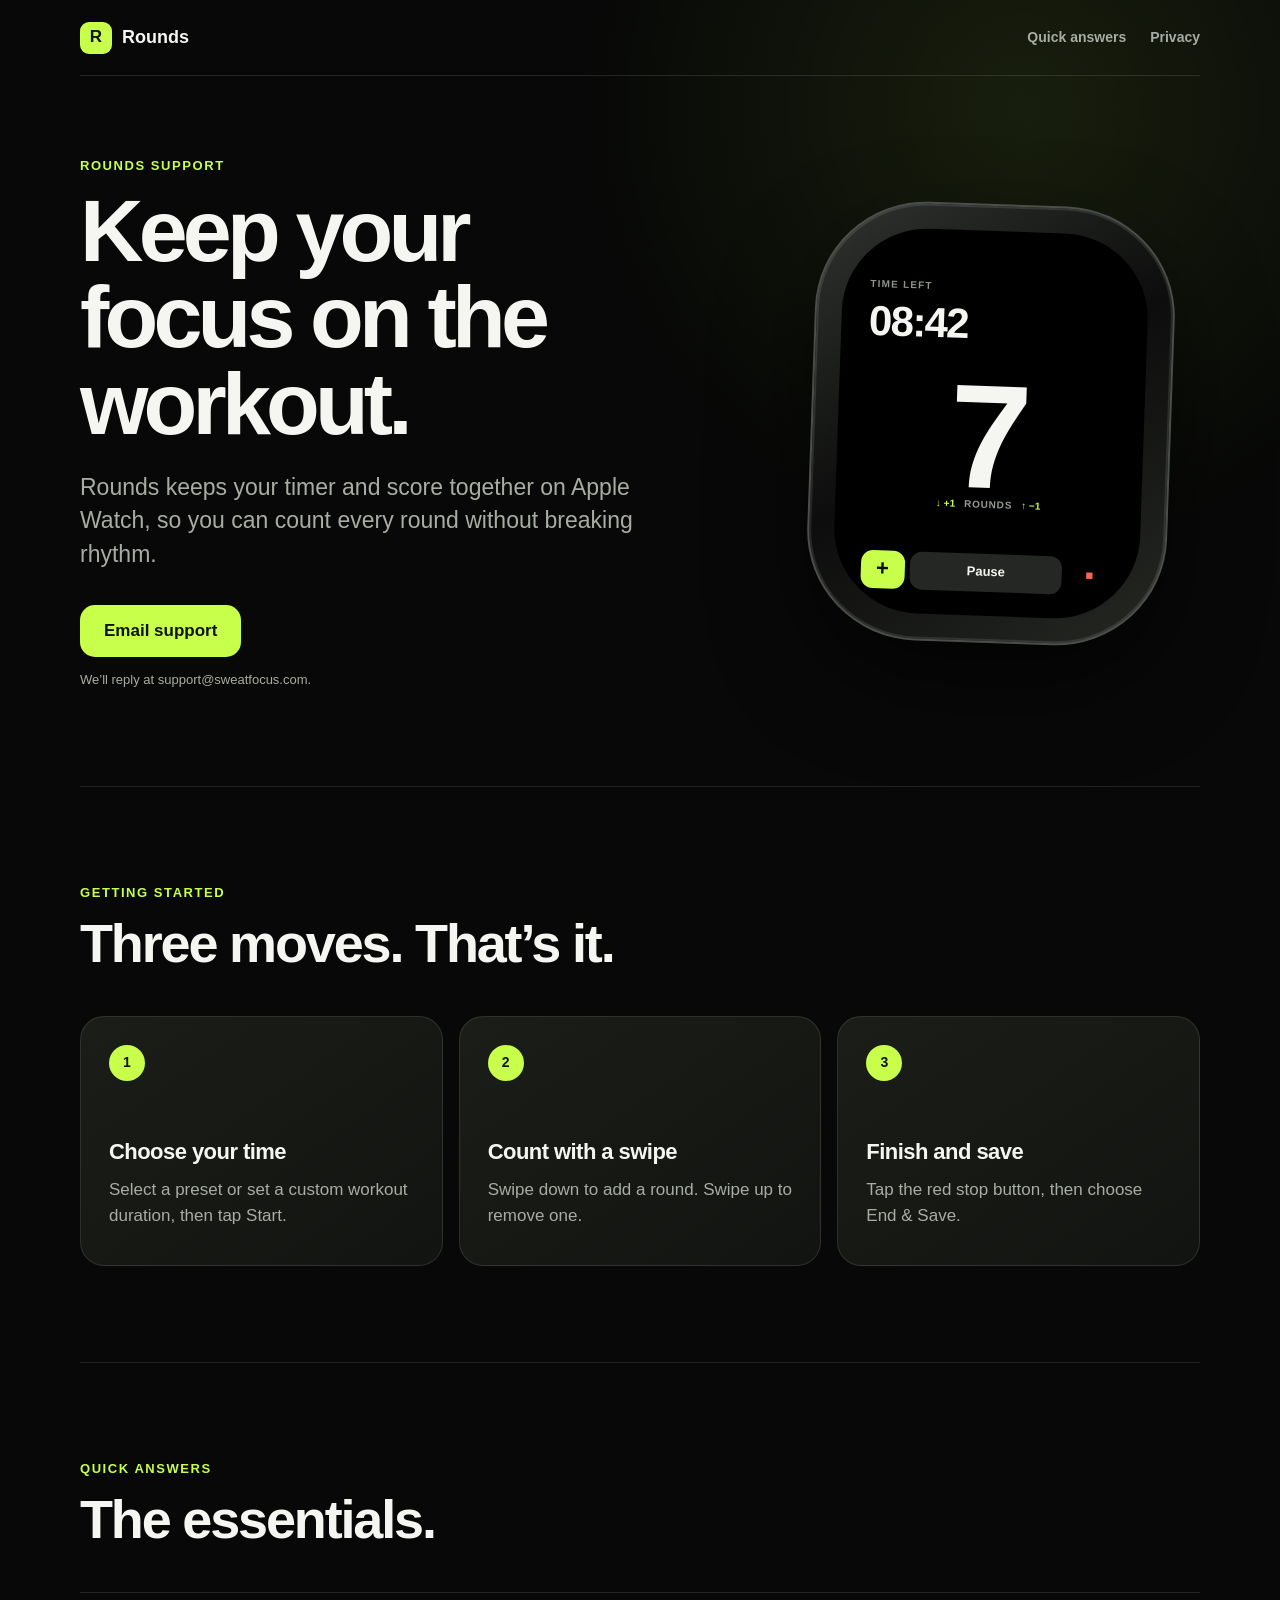
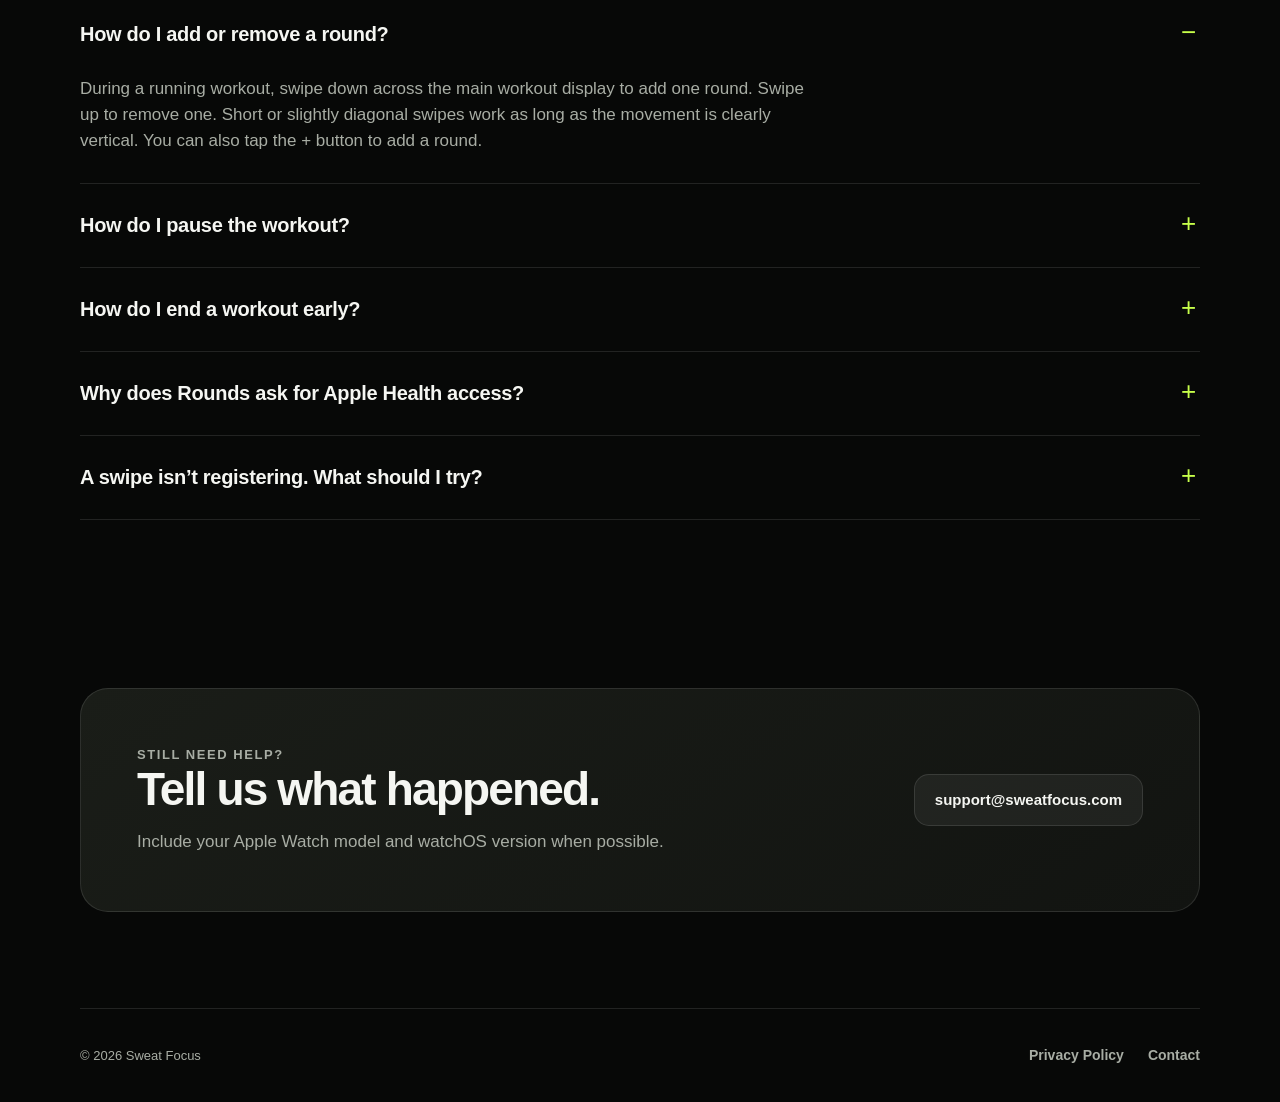
==== index.html @ 95f67c0b "Create Rounds support and privacy site" ====
<!doctype html>
<html lang="en">
  <head>
    <meta charset="utf-8">
    <meta name="viewport" content="width=device-width, initial-scale=1">
    <meta name="theme-color" content="#070807">
    <meta name="description" content="Support and quick answers for Rounds, the simple AMRAP round tracker for Apple Watch.">
    <title>Rounds Support</title>
    <link rel="stylesheet" href="styles.css">
  </head>
  <body>
    <header class="site-header">
      <a class="brand" href="index.html" aria-label="Rounds support home">
        <span class="brand-mark" aria-hidden="true">R</span>
        <span>Rounds</span>
      </a>
      <nav aria-label="Support navigation">
        <a href="#answers">Quick answers</a>
        <a href="privacy.html">Privacy</a>
      </nav>
    </header>

    <main>
      <section class="hero">
        <div class="hero-copy">
          <p class="eyebrow">Rounds Support</p>
          <h1>Keep your focus on the workout.</h1>
          <p class="lede">
            Rounds keeps your timer and score together on Apple Watch, so you can
            count every round without breaking rhythm.
          </p>
          <a class="primary-button" href="mailto:support@sweatfocus.com?subject=Rounds%20Support">
            Email support
          </a>
          <p class="response-note">We’ll reply at support@sweatfocus.com.</p>
        </div>

        <div class="watch-preview" aria-label="Rounds workout display showing 7 rounds and 8 minutes 42 seconds remaining">
          <div class="watch-screen">
            <div class="time-label">TIME LEFT</div>
            <div class="time">08:42</div>
            <div class="round-count">7</div>
            <div class="round-label"><span>↓ +1</span> ROUNDS <span>↑ −1</span></div>
            <div class="watch-controls" aria-hidden="true">
              <span class="add-control">+</span>
              <span class="pause-control">Pause</span>
              <span class="end-control">■</span>
            </div>
          </div>
        </div>
      </section>

      <section class="steps" aria-labelledby="start-title">
        <div class="section-heading">
          <p class="eyebrow">Getting started</p>
          <h2 id="start-title">Three moves. That’s it.</h2>
        </div>
        <div class="step-grid">
          <article class="step-card">
            <span class="step-number">1</span>
            <h3>Choose your time</h3>
            <p>Select a preset or set a custom workout duration, then tap Start.</p>
          </article>
          <article class="step-card">
            <span class="step-number">2</span>
            <h3>Count with a swipe</h3>
            <p>Swipe down to add a round. Swipe up to remove one.</p>
          </article>
          <article class="step-card">
            <span class="step-number">3</span>
            <h3>Finish and save</h3>
            <p>Tap the red stop button, then choose End &amp; Save.</p>
          </article>
        </div>
      </section>

      <section class="answers" id="answers" aria-labelledby="answers-title">
        <div class="section-heading">
          <p class="eyebrow">Quick answers</p>
          <h2 id="answers-title">The essentials.</h2>
        </div>

        <div class="answer-list">
          <details open>
            <summary>How do I add or remove a round?</summary>
            <p>
              During a running workout, swipe down across the main workout display
              to add one round. Swipe up to remove one. Short or slightly diagonal
              swipes work as long as the movement is clearly vertical. You can also
              tap the + button to add a round.
            </p>
          </details>
          <details>
            <summary>How do I pause the workout?</summary>
            <p>
              Tap Pause at the bottom of the workout screen. The timer and round
              counting stop until you tap Resume.
            </p>
          </details>
          <details>
            <summary>How do I end a workout early?</summary>
            <p>
              Tap the red stop button, then choose End &amp; Save. Choose Cancel to
              keep going, or Discard Workout to end without saving it.
            </p>
          </details>
          <details>
            <summary>Why does Rounds ask for Apple Health access?</summary>
            <p>
              Rounds asks for permission to save completed workouts to Apple Health.
              It does not request permission to read your Health data.
            </p>
          </details>
          <details>
            <summary>A swipe isn’t registering. What should I try?</summary>
            <p>
              Make sure the workout is running rather than paused. Start the gesture
              anywhere on the main timer and round display, then move clearly toward
              the bottom or top of the screen.
            </p>
          </details>
        </div>
      </section>

      <section class="contact-card" aria-labelledby="contact-title">
        <div>
          <p class="eyebrow">Still need help?</p>
          <h2 id="contact-title">Tell us what happened.</h2>
          <p>Include your Apple Watch model and watchOS version when possible.</p>
        </div>
        <a class="secondary-button" href="mailto:support@sweatfocus.com?subject=Rounds%20Support">
          support@sweatfocus.com
        </a>
      </section>
    </main>

    <footer>
      <span>© 2026 Sweat Focus</span>
      <div>
        <a href="privacy.html">Privacy Policy</a>
        <a href="mailto:support@sweatfocus.com?subject=Rounds%20Support">Contact</a>
      </div>
    </footer>
  </body>
</html>
---- styles.css ----
:root {
  color-scheme: dark;
  --background: #070807;
  --surface: #121411;
  --surface-raised: #1a1d18;
  --border: rgba(255, 255, 255, 0.11);
  --text: #f5f6f2;
  --secondary: #a8ada4;
  --accent: #c7ff4a;
  --accent-strong: #aee82b;
  --danger: #ff6259;
  --max-width: 1120px;
}

* {
  box-sizing: border-box;
}

html {
  scroll-behavior: smooth;
}

body {
  margin: 0;
  background:
    radial-gradient(circle at 80% 4%, rgba(199, 255, 74, 0.09), transparent 28rem),
    var(--background);
  color: var(--text);
  font-family: -apple-system, BlinkMacSystemFont, "SF Pro Display", "Helvetica Neue", sans-serif;
  font-size: 17px;
  line-height: 1.55;
  -webkit-font-smoothing: antialiased;
}

a {
  color: inherit;
}

.site-header,
main,
footer {
  width: min(calc(100% - 40px), var(--max-width));
  margin-inline: auto;
}

.site-header {
  min-height: 76px;
  display: flex;
  align-items: center;
  justify-content: space-between;
  gap: 24px;
  border-bottom: 1px solid var(--border);
}

.brand {
  display: inline-flex;
  align-items: center;
  gap: 10px;
  color: var(--text);
  font-size: 18px;
  font-weight: 700;
  text-decoration: none;
}

.brand-mark {
  width: 32px;
  height: 32px;
  display: grid;
  place-items: center;
  border-radius: 9px;
  background: var(--accent);
  color: #11140c;
  font-size: 17px;
  font-weight: 800;
}

nav,
footer div {
  display: flex;
  align-items: center;
  gap: 24px;
}

nav a,
footer a {
  color: var(--secondary);
  font-size: 14px;
  font-weight: 600;
  text-decoration: none;
}

nav a:hover,
nav a:focus-visible,
footer a:hover,
footer a:focus-visible,
.policy-content a:hover,
.policy-content a:focus-visible {
  color: var(--accent);
}

.hero {
  min-height: 650px;
  display: grid;
  grid-template-columns: minmax(0, 1.18fr) minmax(300px, 0.82fr);
  align-items: center;
  gap: clamp(48px, 8vw, 110px);
  padding: 80px 0 96px;
}

.eyebrow {
  margin: 0 0 12px;
  color: var(--accent);
  font-size: 13px;
  font-weight: 750;
  letter-spacing: 0.12em;
  text-transform: uppercase;
}

h1,
h2,
h3,
p {
  margin-top: 0;
}

h1 {
  max-width: 760px;
  margin-bottom: 24px;
  font-size: clamp(50px, 7.2vw, 88px);
  font-weight: 760;
  letter-spacing: -0.055em;
  line-height: 0.98;
}

.lede {
  max-width: 620px;
  margin-bottom: 34px;
  color: var(--secondary);
  font-size: clamp(19px, 2.1vw, 23px);
  line-height: 1.45;
}

.primary-button,
.secondary-button {
  min-height: 52px;
  display: inline-flex;
  align-items: center;
  justify-content: center;
  border-radius: 15px;
  font-weight: 750;
  text-decoration: none;
  transition: transform 160ms ease, background 160ms ease;
}

.primary-button {
  padding: 0 24px;
  background: var(--accent);
  color: #10130b;
}

.primary-button:hover,
.primary-button:focus-visible {
  background: var(--accent-strong);
  transform: translateY(-1px);
}

.response-note {
  margin: 13px 0 0;
  color: var(--secondary);
  font-size: 13px;
}

.watch-preview {
  width: min(100%, 360px);
  aspect-ratio: 0.82;
  justify-self: center;
  padding: 25px;
  border: 2px solid #4b4f49;
  border-radius: 31% / 25%;
  background: linear-gradient(145deg, #30332f, #0c0d0c 48%, #262824);
  box-shadow:
    0 40px 90px rgba(0, 0, 0, 0.55),
    inset 0 0 0 2px rgba(255, 255, 255, 0.1);
  transform: rotate(2deg);
}

.watch-screen {
  height: 100%;
  padding: 16% 9% 8%;
  display: flex;
  flex-direction: column;
  align-items: center;
  border-radius: 28% / 22%;
  background: #000;
  overflow: hidden;
}

.time-label {
  align-self: flex-start;
  color: #8f948d;
  font-size: 10px;
  font-weight: 800;
  letter-spacing: 0.12em;
}

.time {
  align-self: flex-start;
  margin-top: -3px;
  font-size: clamp(28px, 4vw, 42px);
  font-variant-numeric: tabular-nums;
  font-weight: 750;
  letter-spacing: -0.04em;
}

.round-count {
  margin: auto 0 -8px;
  font-size: clamp(94px, 14vw, 148px);
  font-variant-numeric: tabular-nums;
  font-weight: 780;
  line-height: 0.92;
}

.round-label {
  display: flex;
  gap: 9px;
  color: #969b93;
  font-size: 10px;
  font-weight: 800;
  letter-spacing: 0.08em;
}

.round-label span {
  color: var(--accent);
  letter-spacing: 0;
}

.watch-controls {
  width: 100%;
  display: grid;
  grid-template-columns: 44px 1fr 44px;
  gap: 5px;
  margin-top: auto;
  padding-top: 12%;
  font-size: 13px;
  font-weight: 750;
}

.watch-controls span {
  min-height: 38px;
  display: grid;
  place-items: center;
  border-radius: 12px;
}

.add-control {
  background: var(--accent);
  color: #0b0d08;
  font-size: 22px;
}

.pause-control {
  background: #252724;
}

.end-control {
  color: var(--danger);
}

.steps,
.answers {
  padding: 96px 0;
  border-top: 1px solid var(--border);
}

.section-heading {
  max-width: 640px;
  margin-bottom: 44px;
}

h2 {
  margin-bottom: 16px;
  font-size: clamp(34px, 4.6vw, 54px);
  font-weight: 740;
  letter-spacing: -0.04em;
  line-height: 1.05;
}

.step-grid {
  display: grid;
  grid-template-columns: repeat(3, 1fr);
  gap: 16px;
}

.step-card,
.contact-card,
.privacy-summary {
  border: 1px solid var(--border);
  background: linear-gradient(145deg, var(--surface-raised), var(--surface));
}

.step-card {
  min-height: 250px;
  padding: 28px;
  border-radius: 24px;
}

.step-number {
  width: 36px;
  height: 36px;
  display: grid;
  place-items: center;
  margin-bottom: 54px;
  border-radius: 50%;
  background: var(--accent);
  color: #11140c;
  font-size: 14px;
  font-weight: 800;
}

h3 {
  margin-bottom: 8px;
  font-size: 22px;
  letter-spacing: -0.025em;
}

.step-card p,
.contact-card p,
.policy-content p,
.privacy-summary p {
  margin-bottom: 0;
  color: var(--secondary);
}

.answer-list {
  border-top: 1px solid var(--border);
}

details {
  border-bottom: 1px solid var(--border);
}

summary {
  padding: 26px 42px 26px 0;
  position: relative;
  cursor: pointer;
  list-style: none;
  font-size: 20px;
  font-weight: 700;
  letter-spacing: -0.015em;
}

summary::-webkit-details-marker {
  display: none;
}

summary::after {
  content: "+";
  position: absolute;
  right: 4px;
  color: var(--accent);
  font-size: 26px;
  font-weight: 400;
  line-height: 1;
}

details[open] summary::after {
  content: "−";
}

details p {
  max-width: 780px;
  padding: 0 48px 28px 0;
  margin-bottom: 0;
  color: var(--secondary);
}

.contact-card {
  margin: 72px auto 96px;
  padding: clamp(30px, 5vw, 56px);
  display: flex;
  align-items: center;
  justify-content: space-between;
  gap: 40px;
  border-radius: 28px;
}

.contact-card h2 {
  font-size: clamp(30px, 4vw, 46px);
}

.secondary-button {
  flex: 0 0 auto;
  padding: 0 20px;
  border: 1px solid var(--border);
  background: rgba(255, 255, 255, 0.06);
  font-size: 15px;
}

.secondary-button:hover,
.secondary-button:focus-visible {
  border-color: rgba(199, 255, 74, 0.5);
  background: rgba(199, 255, 74, 0.08);
}

footer {
  min-height: 94px;
  display: flex;
  align-items: center;
  justify-content: space-between;
  gap: 24px;
  border-top: 1px solid var(--border);
  color: var(--secondary);
  font-size: 13px;
}

.policy-page {
  max-width: 840px;
  padding: 96px 0 120px;
}

.policy-heading {
  margin-bottom: 48px;
}

.policy-heading h1 {
  margin-bottom: 18px;
  font-size: clamp(48px, 7vw, 76px);
}

.updated {
  color: var(--secondary);
  font-size: 14px;
}

.privacy-summary {
  margin-bottom: 62px;
  padding: 28px;
  border-radius: 22px;
}

.privacy-summary strong {
  display: block;
  margin-bottom: 6px;
  color: var(--accent);
  font-size: 14px;
  letter-spacing: 0.04em;
}

.policy-content section {
  padding: 38px 0;
  border-top: 1px solid var(--border);
}

.policy-content h2 {
  margin-bottom: 13px;
  font-size: 25px;
  letter-spacing: -0.025em;
}

.policy-content p + p {
  margin-top: 16px;
}

.policy-content a {
  color: var(--text);
  text-underline-offset: 3px;
}

@media (max-width: 800px) {
  .hero {
    grid-template-columns: 1fr;
    padding-top: 70px;
  }

  .watch-preview {
    width: min(82vw, 350px);
  }

  .step-grid {
    grid-template-columns: 1fr;
  }

  .step-card {
    min-height: 0;
  }

  .step-number {
    margin-bottom: 36px;
  }

  .contact-card {
    align-items: flex-start;
    flex-direction: column;
  }
}

@media (max-width: 560px) {
  .site-header,
  main,
  footer {
    width: min(calc(100% - 28px), var(--max-width));
  }

  .site-header {
    min-height: 68px;
  }

  nav {
    gap: 16px;
  }

  nav a:first-child {
    display: none;
  }

  .hero {
    min-height: 0;
    padding: 60px 0 78px;
  }

  h1 {
    font-size: 48px;
  }

  .steps,
  .answers {
    padding: 74px 0;
  }

  summary {
    font-size: 18px;
  }

  .contact-card {
    margin-bottom: 72px;
  }

  .secondary-button {
    width: 100%;
    font-size: 14px;
  }

  footer {
    padding: 26px 0;
    align-items: flex-start;
    flex-direction: column;
  }

  .policy-page {
    padding: 72px 0 90px;
  }
}

@media (prefers-reduced-motion: reduce) {
  html {
    scroll-behavior: auto;
  }

  *,
  *::before,
  *::after {
    transition-duration: 0.01ms !important;
  }
}
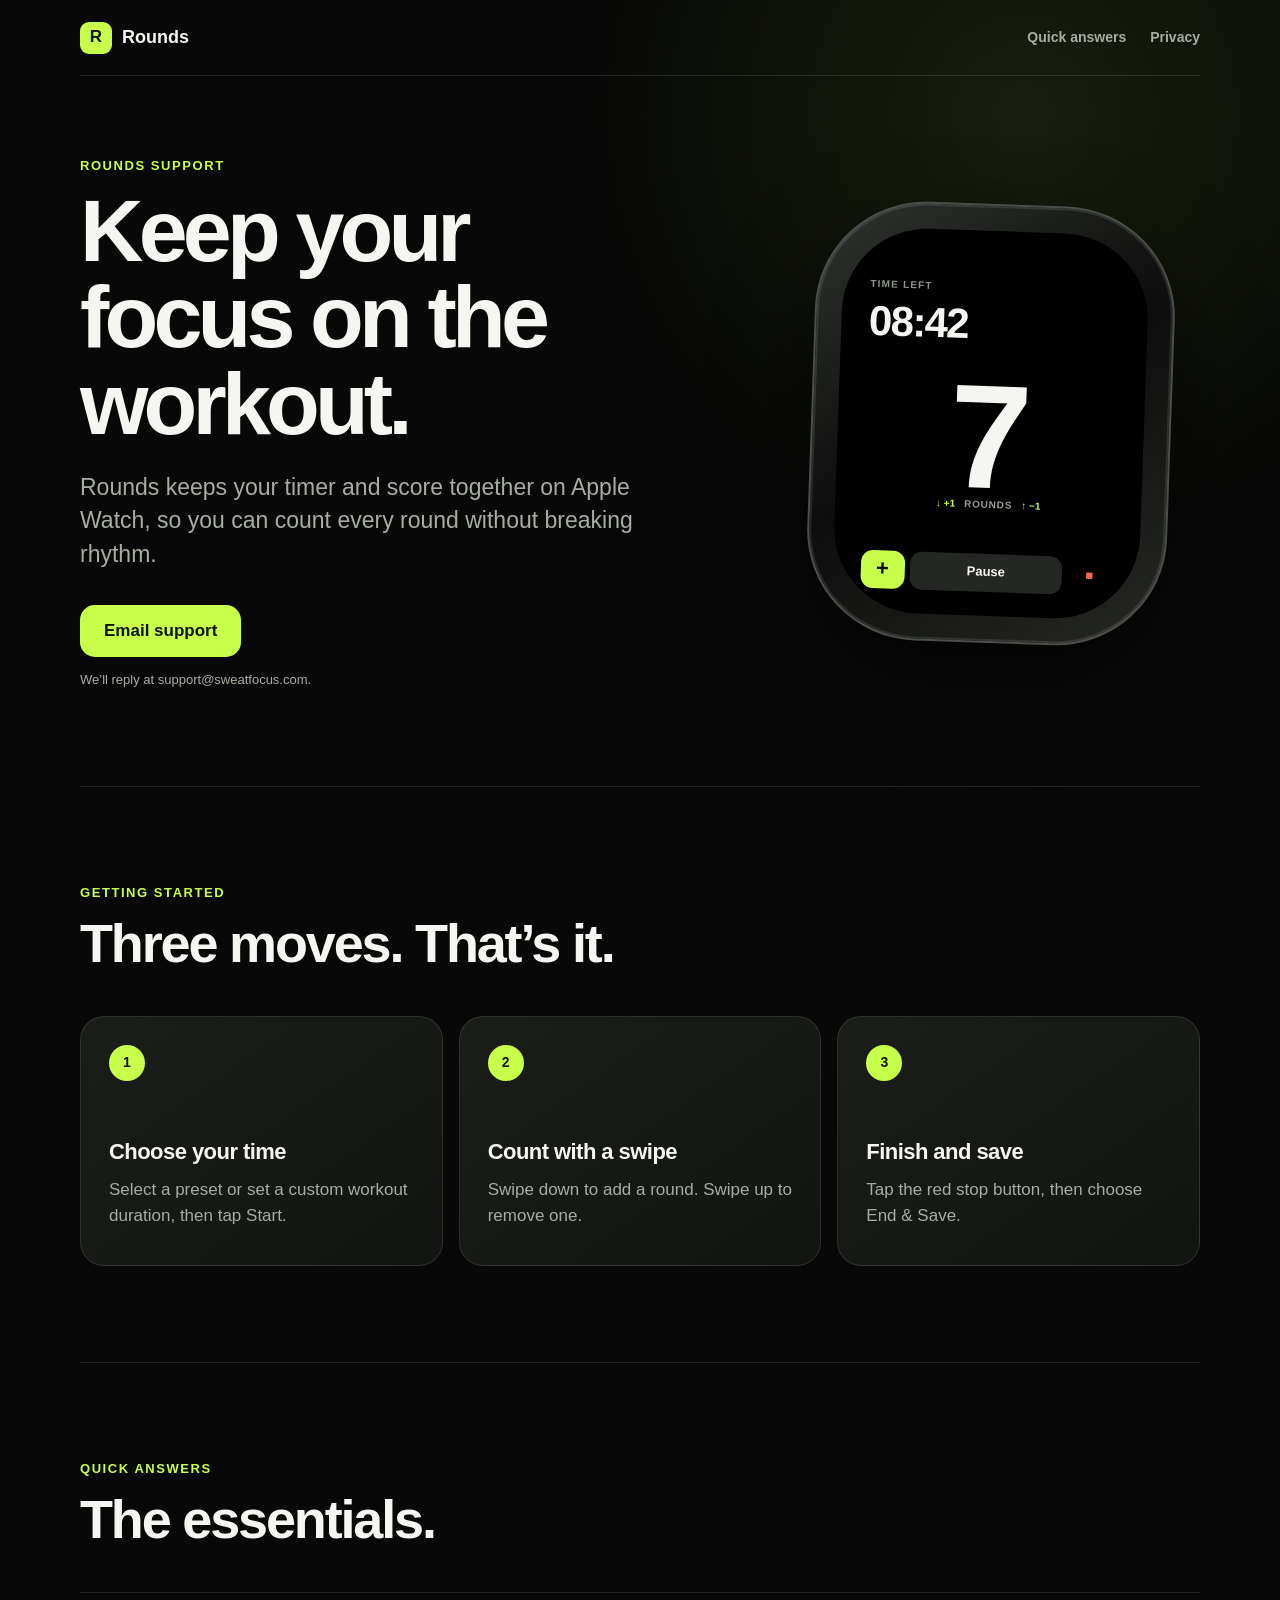
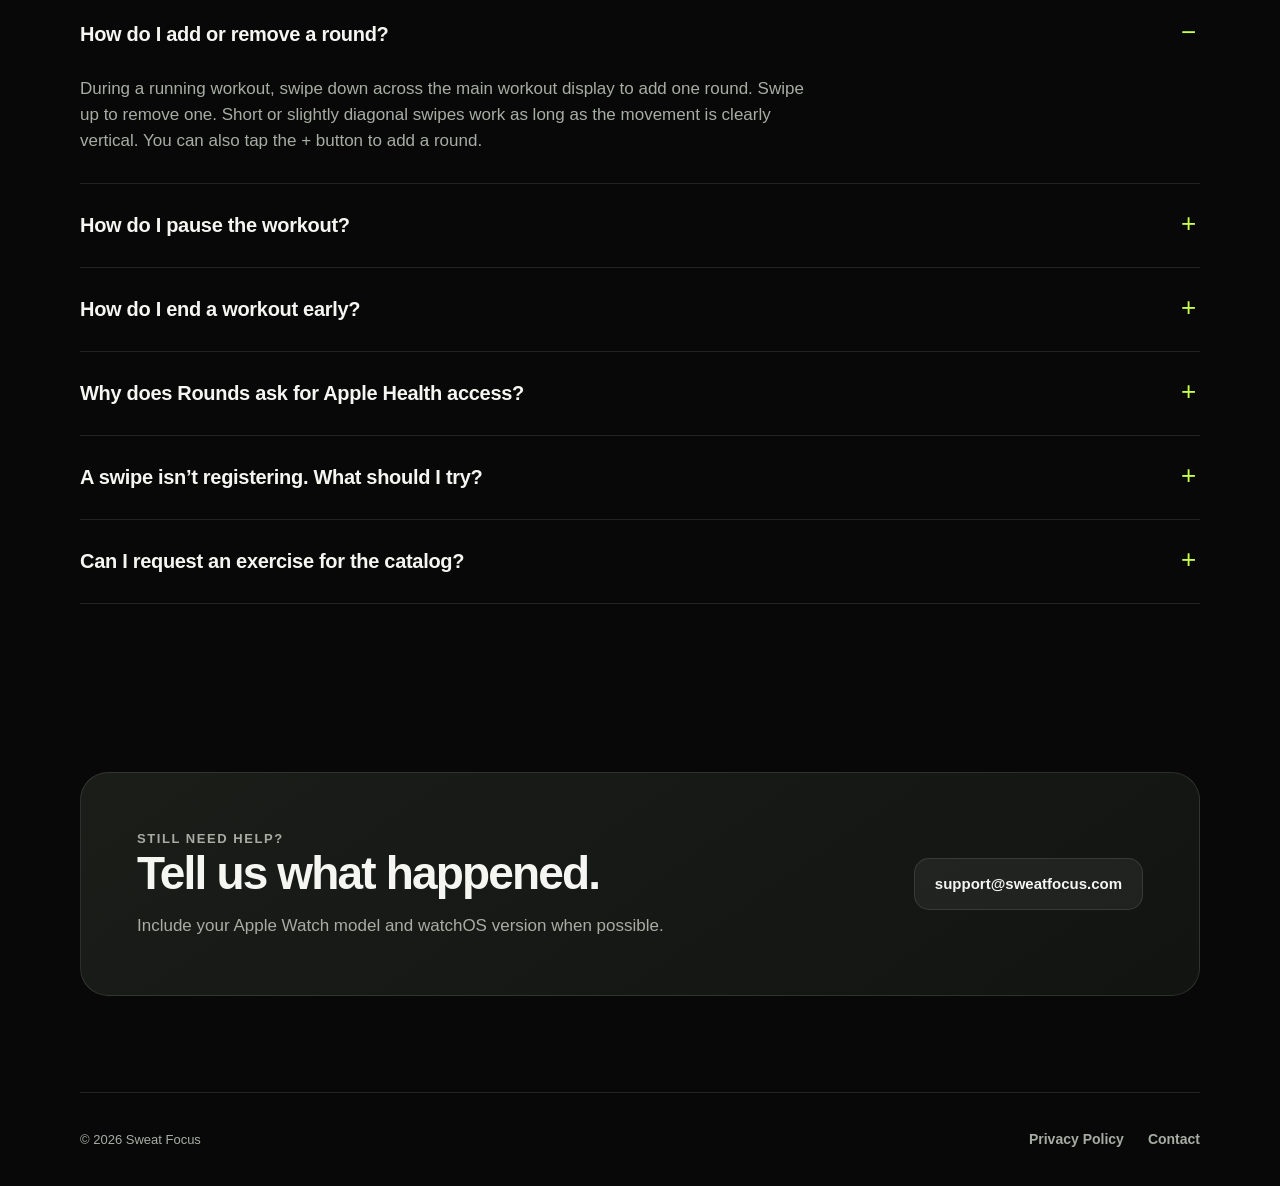
==== commit 55cef72d: "Document exercise request handling" ====
--- a/index.html
+++ b/index.html
@@ -119,6 +119,17 @@
               the bottom or top of the screen.
             </p>
           </details>
+          <details>
+            <summary>Can I request an exercise for the catalog?</summary>
+            <p>
+              Yes. In the iPhone app, open Add Exercise and choose Request an
+              Exercise. You can also
+              <a href="mailto:support@sweatfocus.com?subject=Rounds%20Exercise%20Request&amp;body=Exercise%20name%3A%0AEquipment%3A%0AVariant%20or%20details%3A%0AOptional%20reference%20link%3A">
+                email an exercise request</a>. Include the exercise name, equipment,
+              and exact variation. Requests are screened and reviewed before any
+              exercise-production work begins.
+            </p>
+          </details>
         </div>
       </section>
 
